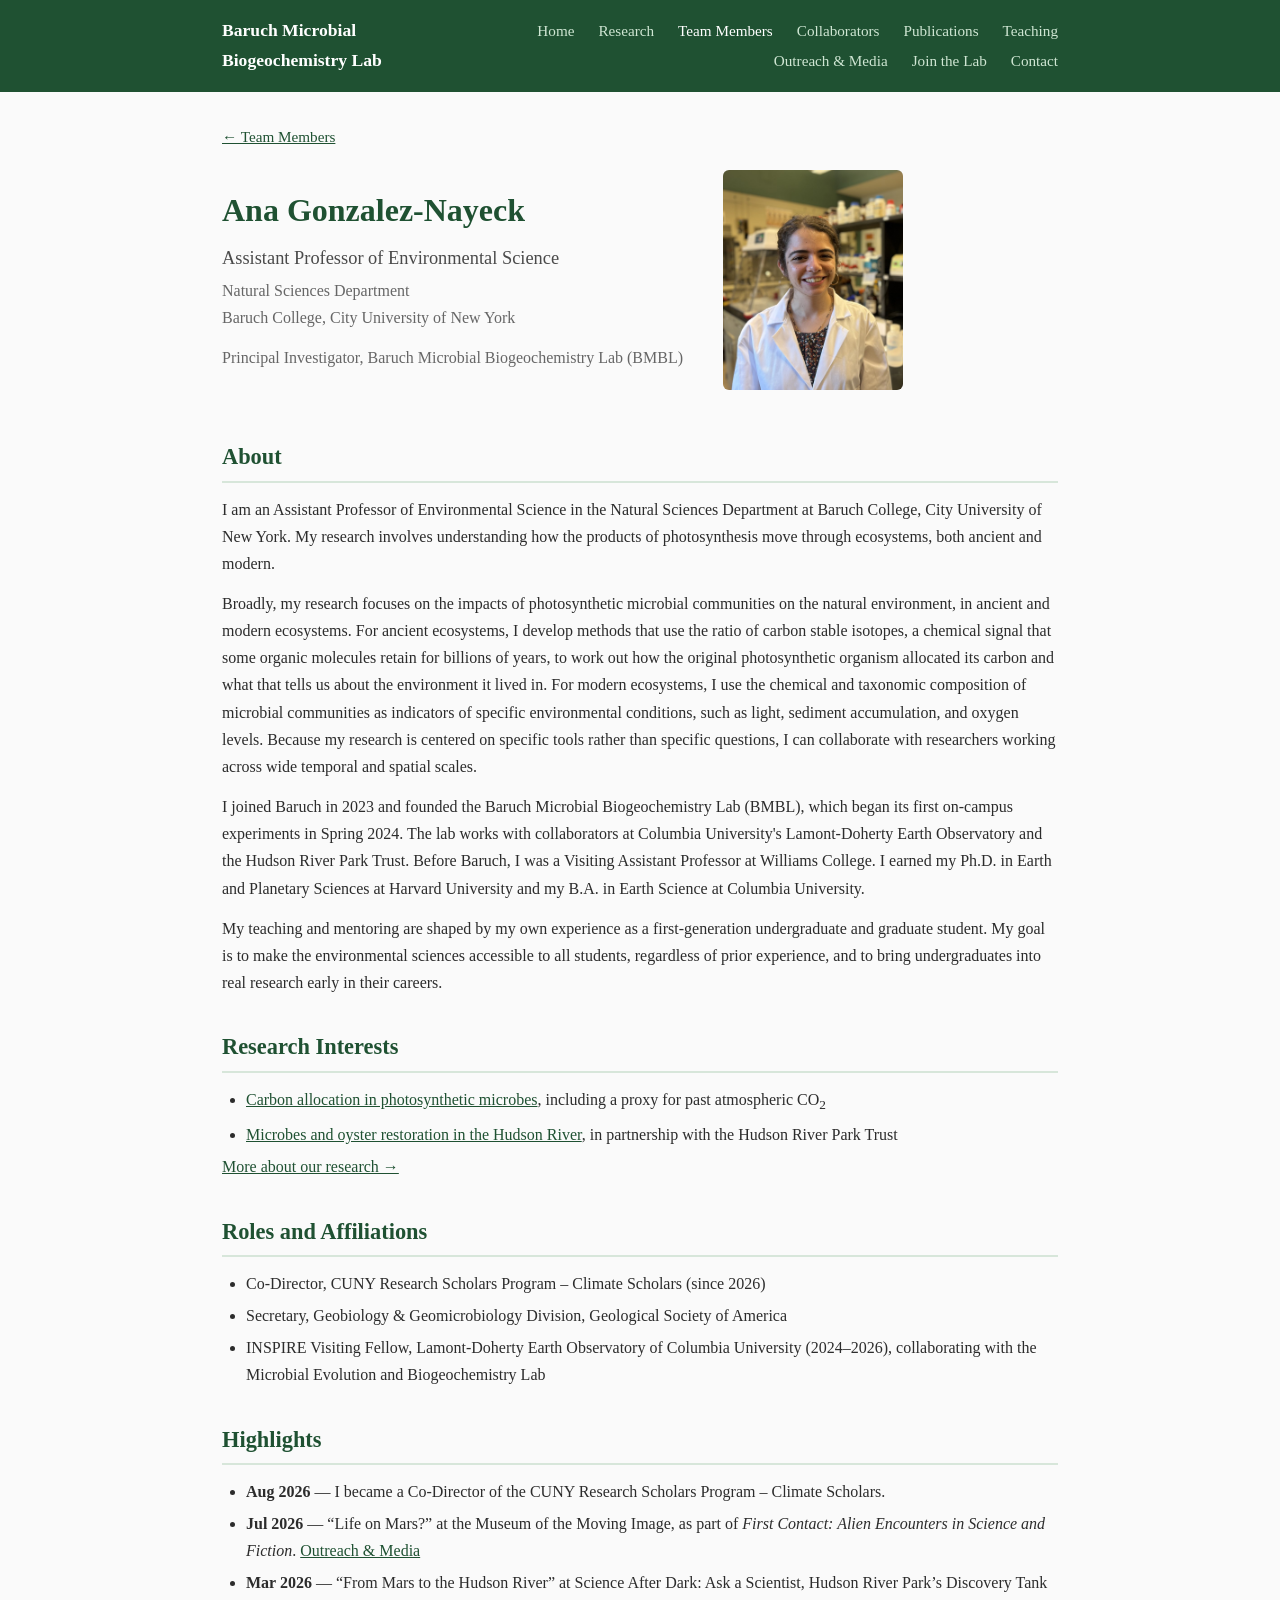
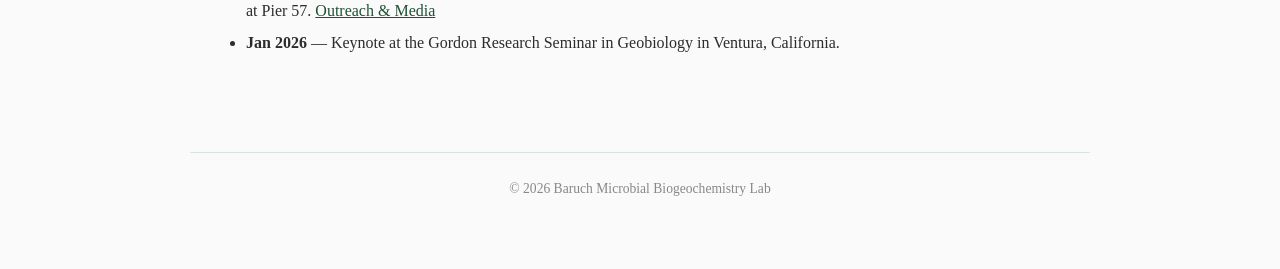
==== ana.html @ e6d235b4 "Launch Baruch Microbial Biogeochemistry Lab website Lab-centered site: home with photo carousel, res" ====
<!DOCTYPE html>
<html lang="en">
<head>
    <meta charset="UTF-8">
    <meta name="viewport" content="width=device-width, initial-scale=1.0">
    <title>Ana Gonzalez-Nayeck, PI | Baruch Microbial Biogeochemistry Lab</title>
    <meta name="description" content="Ana Gonzalez-Nayeck, Assistant Professor of Environmental Science at Baruch College (CUNY) and Principal Investigator of the Baruch Microbial Biogeochemistry Lab.">
    <link rel="stylesheet" href="style.css">
</head>
<body>
    <nav>
        <div class="nav-container">
            <a href="index.html" class="nav-name">Baruch Microbial Biogeochemistry Lab</a>
            <div class="nav-links">
                <a href="index.html">Home</a>
                <a href="research.html">Research</a>
                <a href="team.html" class="active">Team Members</a>
                <a href="collaborators.html">Collaborators</a>
                <a href="publications.html">Publications</a>
                <a href="teaching.html">Teaching</a>
                <a href="outreach.html">Outreach &amp; Media</a>
                <a href="join.html">Join the Lab</a>
                <a href="contact.html">Contact</a>
            </div>
        </div>
    </nav>

    <main>
        <p class="pi-breadcrumb"><a href="team.html">&larr; Team Members</a></p>

        <section class="hero">
            <div class="hero-content">
                <div class="hero-text">
                    <h1>Ana Gonzalez-Nayeck</h1>
                    <p class="title">Assistant Professor of Environmental Science</p>
                    <p class="affiliation">Natural Sciences Department<br>Baruch College, City University of New York</p>
                    <p class="affiliation">Principal Investigator, Baruch Microbial Biogeochemistry Lab (BMBL)</p>
                </div>
                <div class="hero-photo">
                    <img src="images/ana-gonzalez-nayeck.jpg" alt="Ana Gonzalez-Nayeck in the lab" width="180" height="225">
                </div>
            </div>
        </section>

        <section class="about" aria-labelledby="about-heading">
            <h2 id="about-heading">About</h2>
            <p>I am an Assistant Professor of Environmental Science in the Natural Sciences Department at Baruch College, City University of New York. My research involves understanding how the products of photosynthesis move through ecosystems, both ancient and modern.</p>

            <p>Broadly, my research focuses on the impacts of photosynthetic microbial communities on the natural environment, in ancient and modern ecosystems. For ancient ecosystems, I develop methods that use the ratio of carbon stable isotopes, a chemical signal that some organic molecules retain for billions of years, to work out how the original photosynthetic organism allocated its carbon and what that tells us about the environment it lived in. For modern ecosystems, I use the chemical and taxonomic composition of microbial communities as indicators of specific environmental conditions, such as light, sediment accumulation, and oxygen levels. Because my research is centered on specific tools rather than specific questions, I can collaborate with researchers working across wide temporal and spatial scales.</p>

            <p>I joined Baruch in 2023 and founded the Baruch Microbial Biogeochemistry Lab (BMBL), which began its first on-campus experiments in Spring 2024. The lab works with collaborators at Columbia University's Lamont-Doherty Earth Observatory and the Hudson River Park Trust. Before Baruch, I was a Visiting Assistant Professor at Williams College. I earned my Ph.D. in Earth and Planetary Sciences at Harvard University and my B.A. in Earth Science at Columbia University.</p>

            <p>My teaching and mentoring are shaped by my own experience as a first-generation undergraduate and graduate student. My goal is to make the environmental sciences accessible to all students, regardless of prior experience, and to bring undergraduates into real research early in their careers.</p>
        </section>

        <section class="interests" aria-labelledby="interests-heading">
            <h2 id="interests-heading">Research Interests</h2>
            <ul>
                <li><a href="research.html#carbon-allocation">Carbon allocation in photosynthetic microbes</a>, including a proxy for past atmospheric CO<sub>2</sub></li>
                <li><a href="research.html#oysters">Microbes and oyster restoration in the Hudson River</a>, in partnership with the Hudson River Park Trust</li>
            </ul>
            <p><a href="research.html">More about our research &rarr;</a></p>
        </section>

        <section class="roles" aria-labelledby="roles-heading">
            <h2 id="roles-heading">Roles and Affiliations</h2>
            <ul>
                <li>Co-Director, CUNY Research Scholars Program &ndash; Climate Scholars (since 2026)</li>
                <li>Secretary, Geobiology &amp; Geomicrobiology Division, Geological Society of America</li>
                <li>INSPIRE Visiting Fellow, Lamont-Doherty Earth Observatory of Columbia University (2024&ndash;2026), collaborating with the Microbial Evolution and Biogeochemistry Lab</li>
            </ul>
        </section>

        <section class="highlights" aria-labelledby="highlights-heading">
            <h2 id="highlights-heading">Highlights</h2>
            <ul>
                <li><strong>Aug 2026</strong> &mdash; I became a Co-Director of the CUNY Research Scholars Program &ndash; Climate Scholars.</li>
                <li><strong>Jul 2026</strong> &mdash; &ldquo;Life on Mars?&rdquo; at the Museum of the Moving Image, as part of <em>First Contact: Alien Encounters in Science and Fiction</em>. <a href="outreach.html">Outreach &amp; Media</a></li>
                <li><strong>Mar 2026</strong> &mdash; &ldquo;From Mars to the Hudson River&rdquo; at Science After Dark: Ask a Scientist, Hudson River Park&rsquo;s Discovery Tank at Pier 57. <a href="outreach.html">Outreach &amp; Media</a></li>
                <li><strong>Jan 2026</strong> &mdash; Keynote at the Gordon Research Seminar in Geobiology in Ventura, California.</li>
            </ul>
        </section>
    </main>

    <footer>
        <p>&copy; 2026 Baruch Microbial Biogeochemistry Lab</p>
    </footer>
</body>
</html>
---- style.css ----
* {
    margin: 0;
    padding: 0;
    box-sizing: border-box;
}

body {
    font-family: 'Georgia', 'Times New Roman', serif;
    color: #2c2c2c;
    line-height: 1.7;
    background: #fafafa;
}

/* Navigation */
nav {
    background: #1f5132;
    padding: 1rem 0;
    position: sticky;
    top: 0;
    z-index: 100;
}

.nav-container {
    max-width: 900px;
    margin: 0 auto;
    padding: 0 2rem;
    display: flex;
    justify-content: space-between;
    align-items: center;
}

.nav-name {
    color: #fff;
    text-decoration: none;
    font-size: 1.1rem;
    font-weight: bold;
}

.nav-links a {
    color: #cfe6d3;
    text-decoration: none;
    margin-left: 1.5rem;
    font-size: 0.95rem;
    transition: color 0.2s;
}

.nav-links a:hover,
.nav-links a.active {
    color: #fff;
}

/* Main content */
main {
    max-width: 900px;
    margin: 0 auto;
    padding: 2rem;
}

/* Hero section */
.hero {
    margin-bottom: 2.5rem;
}

.hero-content {
    display: flex;
    gap: 2.5rem;
    align-items: center;
}

.hero-text h1 {
    font-size: 2rem;
    color: #1f5132;
    margin-bottom: 0.3rem;
}

.title {
    font-size: 1.15rem;
    color: #4a4a4a;
    margin-bottom: 0.2rem;
}

.affiliation {
    font-size: 1rem;
    color: #666;
}

.hero-photo {
    flex-shrink: 0;
}

.photo-placeholder {
    width: 180px;
    height: 220px;
    background: #d7e6da;
    border-radius: 6px;
    display: flex;
    align-items: center;
    justify-content: center;
    color: #7f9a86;
    font-size: 0.9rem;
}

.hero-photo img {
    width: 180px;
    height: 220px;
    object-fit: cover;
    border-radius: 6px;
}

/* Sections */
section {
    margin-bottom: 2rem;
}

h2 {
    font-size: 1.4rem;
    color: #1f5132;
    margin-bottom: 0.8rem;
    padding-bottom: 0.3rem;
    border-bottom: 2px solid #d7e6da;
}

p {
    margin-bottom: 0.8rem;
}

ul {
    list-style: disc;
    padding-left: 1.5rem;
}

li {
    margin-bottom: 0.3rem;
}

/* Footer */
footer {
    max-width: 900px;
    margin: 2rem auto;
    padding: 1.5rem 2rem;
    border-top: 1px solid #d7e6da;
    text-align: center;
    color: #888;
    font-size: 0.85rem;
}

/* Responsive */
@media (max-width: 600px) {
    .hero-content {
        flex-direction: column-reverse;
        text-align: center;
    }

    .nav-container {
        flex-direction: column;
        gap: 0.5rem;
    }

    .nav-links a {
        margin-left: 0;
        margin-right: 1rem;
    }

    .hero-text h1 {
        font-size: 1.6rem;
    }
}

/* Drafting placeholders — remove before launch (grep PLACEHOLDER) */
.placeholder {
    background: #fff4c2;
    color: #6b5400;
    padding: 0 0.25rem;
    border-radius: 3px;
    font-family: -apple-system, 'Helvetica Neue', Arial, sans-serif;
    font-size: 0.9em;
}

.placeholder-block {
    background: #fff9e0;
    border: 1px dashed #d4b44a;
    color: #6b5400;
    padding: 0.75rem 1rem;
    margin-bottom: 1rem;
    border-radius: 6px;
    font-family: -apple-system, 'Helvetica Neue', Arial, sans-serif;
    font-size: 0.9rem;
}


/* Team Members page (moved from team.html) */
.team-intro {
            margin-bottom: 1.5rem;
        }

        .team-grid {
            display: grid;
            grid-template-columns: repeat(auto-fill, minmax(240px, 1fr));
            gap: 1.25rem;
            margin-bottom: 1.5rem;
        }

        .team-card {
            background: #fff;
            border: 1px solid #d7e6da;
            border-radius: 6px;
            padding: 1rem;
            font-family: 'Georgia', 'Times New Roman', serif;
        }

        .team-card .photo-placeholder,
        .team-card img {
            width: 100%;
            max-width: 220px;
            height: auto;
            aspect-ratio: 4 / 5;
            object-fit: cover;
            border-radius: 6px;
            margin-bottom: 0.75rem;
        }

        .team-card h3,
        .team-card h4 {
            color: #1f5132;
            font-size: 1.1rem;
            line-height: 1.3;
            margin-bottom: 0.25rem;
        }

        .team-card h3 a,
        .team-card h4 a {
            color: #1f5132;
        }

        .team-card p {
            font-size: 0.95rem;
            margin-bottom: 0.5rem;
        }

        .team-role {
            color: #555;
        }

        .team-project {
            font-style: italic;
        }

        .team-pi {
            max-width: 320px;
        }

        .team-subsection {
            margin-top: 1.5rem;
        }

        .team-subsection > h3 {
            color: #1f5132;
            font-size: 1.2rem;
            margin-bottom: 0.6rem;
        }

        @media (max-width: 600px) {
            .team-grid {
                grid-template-columns: 1fr;
            }

            .team-pi {
                max-width: none;
            }
        }

/* Page additions suggested by drafting agents */
h3 {
    color: #1f5132;
    font-size: 1.1rem;
    margin: 1.2rem 0 0.5rem;
}

.publication-list {
    list-style: none;
    padding-left: 0;
}

.publication-list li {
    margin-bottom: 0.9rem;
}

.course {
    margin-bottom: 1.5rem;
}

.course-meta {
    color: #666;
    font-size: 0.9rem;
    margin-bottom: 0.3rem;
}

figure img {
    max-width: 100%;
    border-radius: 6px;
}

figcaption {
    color: #666;
    font-size: 0.85rem;
    margin-top: 0.3rem;
}

/* Seven nav links: let them wrap instead of overflowing */
.nav-links {
    display: flex;
    flex-wrap: wrap;
    justify-content: flex-end;
    row-gap: 0.3rem;
}

/* Outreach & Media page (moved from outreach.html) */
.outreach-list {
            list-style: none;
            padding-left: 0;
        }
        .outreach-item {
            margin-bottom: 1.4rem;
            padding-left: 1rem;
            border-left: 3px solid #d7e6da;
        }
        .outreach-item h3 {
            font-size: 1.05rem;
            color: #1f5132;
            margin-bottom: 0.15rem;
        }
        .outreach-meta {
            font-size: 0.9rem;
            color: #666;
            margin-bottom: 0.35rem;
        }
        .outreach-item p {
            margin-bottom: 0.3rem;
        }
        .outreach-tag {
            display: inline-block;
            background: #1f5132;
            color: #fff;
            font-size: 0.75rem;
            padding: 0 0.45rem;
            border-radius: 3px;
            margin-right: 0.35rem;
            vertical-align: middle;
            font-family: -apple-system, 'Helvetica Neue', Arial, sans-serif;
        }
        .outreach-photos {
            display: grid;
            grid-template-columns: repeat(auto-fit, minmax(240px, 1fr));
            gap: 1rem;
            margin-bottom: 2rem;
        }
        .outreach-photos .placeholder-block {
            min-height: 160px;
            display: flex;
            align-items: center;
            justify-content: center;
            text-align: center;
            margin-bottom: 0;
        }
        a {
            color: #1f5132;
        }

/* collaborators.html (moved from page) */
.collab-list { list-style: none; padding: 0; margin: 0; }
        .collab-entry { margin: 0 0 1.25rem; padding-left: 0.9rem; border-left: 3px solid #d3e3d6; }
        .collab-name { font-weight: 600; }
        .collab-role { display: block; font-size: 0.95em; color: #555; }
        .collab-work { display: block; margin-top: 0.2rem; }

/* join.html (moved from page) */
.join-options {
            display: grid;
            grid-template-columns: repeat(2, minmax(0, 1fr));
            gap: 1.25rem;
            margin: 1rem 0 1.5rem;
        }
        .join-card {
            background: #fff;
            border: 1px solid #d2e2d5;
            border-top: 4px solid #1f5132;
            border-radius: 6px;
            padding: 1rem 1.25rem;
        }
        .join-card h3 {
            margin-top: 0.25rem;
        }
        .join-tag {
            display: inline-block;
            background: #e6f2e8;
            color: #1f5132;
            border-radius: 999px;
            padding: 0.1rem 0.6rem;
            font-size: 0.8rem;
            font-family: -apple-system, 'Helvetica Neue', Arial, sans-serif;
        }
        .join-steps {
            padding-left: 1.4rem;
        }
        .join-steps li {
            margin-bottom: 0.6rem;
        }
        .join-form-embed {
            width: 100%;
            margin: 1rem 0;
        }
        .join-form-embed iframe {
            display: block;
            width: 100%;
            height: 1200px;
            border: 0;
        }
        @media (max-width: 700px) {
            .join-options {
                grid-template-columns: 1fr;
            }
        }

/* Join page availability notice */
.join-status {
    background: #e6f2e8;
    border-left: 4px solid #1f5132;
    padding: 0.75rem 1rem;
    border-radius: 4px;
    margin-bottom: 1.5rem;
}

/* index.html (moved from page) */
.home-banner {
            margin: 1.25rem 0 0;
        }
        .home-banner img {
            display: block;
            width: 100%;
            max-width: 100%;
            height: auto;
            border-radius: 6px;
        }
        .home-mission {
            font-size: 1.1rem;
            margin-top: 0.8rem;
        }
        .home-cards {
            display: grid;
            grid-template-columns: repeat(2, minmax(0, 1fr));
            gap: 1.25rem;
        }
        .home-card {
            background: #fff;
            border: 1px solid #d7e6da;
            border-top: 4px solid #1f5132;
            border-radius: 6px;
            padding: 1rem 1.25rem;
        }
        .home-card h3 {
            margin-top: 0.25rem;
        }
        .home-pi {
            display: flex;
            gap: 1.25rem;
            align-items: center;
            background: #fff;
            border: 1px solid #d7e6da;
            border-radius: 6px;
            padding: 1rem 1.25rem;
        }
        .home-pi img {
            flex-shrink: 0;
            width: 110px;
            max-width: 100%;
            height: auto;
            aspect-ratio: 4 / 5;
            object-fit: cover;
            border-radius: 6px;
        }
        .home-pi h3 {
            margin: 0 0 0.2rem;
        }
        .home-cta {
            background: #e6f2e8;
            border-left: 4px solid #1f5132;
            border-radius: 6px;
            padding: 1rem 1.25rem;
        }
        .home-cta p:last-child,
        .home-card p:last-child,
        .home-pi p:last-child {
            margin-bottom: 0;
        }
        @media (max-width: 700px) {
            .home-cards {
                grid-template-columns: 1fr;
            }
        }
        @media (max-width: 500px) {
            .home-pi {
                flex-direction: column;
                align-items: flex-start;
            }
        }

/* ana.html (moved from page) */
.pi-breadcrumb {
            font-size: 0.95rem;
            margin-bottom: 1.25rem;
        }

/* Long lab name + 9 links: stack brand above links on medium screens */
@media (max-width: 1000px) {
    .nav-container {
        flex-direction: column;
        align-items: flex-start;
        gap: 0.4rem;
    }
    .nav-links {
        justify-content: flex-start;
    }
    .nav-links a {
        margin-left: 0;
        margin-right: 1.1rem;
    }
}

/* Homepage photo carousel (carousel.js) */
.carousel {
    position: relative;
    margin: 1.5rem 0 2rem;
    border-radius: 8px;
    overflow: hidden;
    background: #e6f2e8;
}
.carousel-track {
    position: relative;
    aspect-ratio: 3 / 2;
    max-width: 100%;
}
.carousel-slide {
    position: absolute;
    inset: 0;
    margin: 0;
    opacity: 0;
    transition: opacity 0.8s ease;
}
.carousel-slide.is-active { opacity: 1; z-index: 1; }
.carousel-slide img {
    width: 100%;
    height: 100%;
    object-fit: cover;
    display: block;
}
.carousel-slide figcaption {
    position: absolute;
    left: 0; right: 0; bottom: 0;
    padding: 0.5rem 1rem 2.2rem;
    background: linear-gradient(transparent, rgba(0, 0, 0, 0.6));
    color: #fff;
    font-size: 0.9rem;
}
.carousel-placeholder {
    height: 100%;
    display: flex;
    align-items: center;
    justify-content: center;
    background: #fff9e0;
    border: 1px dashed #d4b44a;
    color: #6b5400;
    font-family: -apple-system, 'Helvetica Neue', Arial, sans-serif;
    text-align: center;
    padding: 1rem;
}
.carousel-btn {
    position: absolute;
    top: 50%;
    transform: translateY(-50%);
    z-index: 2;
    width: 2.5rem;
    height: 2.5rem;
    border: 0;
    border-radius: 50%;
    background: rgba(31, 81, 50, 0.75);
    color: #fff;
    font-size: 1.6rem;
    line-height: 1;
    cursor: pointer;
}
.carousel-btn:hover, .carousel-btn:focus-visible { background: #1f5132; }
.carousel-prev { left: 0.6rem; }
.carousel-next { right: 0.6rem; }
.carousel-controls {
    position: absolute;
    bottom: 0.6rem;
    left: 0; right: 0;
    z-index: 2;
    display: flex;
    justify-content: center;
    align-items: center;
    gap: 0.75rem;
}
.carousel-dots { display: flex; gap: 0.4rem; }
.carousel-dot {
    width: 0.7rem;
    height: 0.7rem;
    border-radius: 50%;
    border: 2px solid #fff;
    background: transparent;
    padding: 0;
    cursor: pointer;
}
.carousel-dot[aria-current="true"] { background: #fff; }
.carousel-pause {
    border: 0;
    border-radius: 3px;
    background: rgba(31, 81, 50, 0.75);
    color: #fff;
    font-size: 0.75rem;
    padding: 0.15rem 0.5rem;
    cursor: pointer;
    font-family: -apple-system, 'Helvetica Neue', Arial, sans-serif;
}
/* Without JavaScript, show only the first slide and hide controls */
.carousel:not(.carousel-ready) .carousel-btn,
.carousel:not(.carousel-ready) .carousel-controls { display: none; }

/* Research page theme photos */
.research-figure {
    margin: 1rem 0 1.5rem;
}
.research-figure img {
    display: block;
    max-width: 100%;
    max-height: 480px;
    width: auto;
    height: auto;
    border-radius: 6px;
}

/* Outreach photos */
.outreach-photo {
    margin: 0;
}
.outreach-photo img {
    display: block;
    width: 100%;
    height: auto;
    border-radius: 6px;
}
.outreach-photo figcaption {
    color: #666;
    font-size: 0.85rem;
    margin-top: 0.35rem;
}
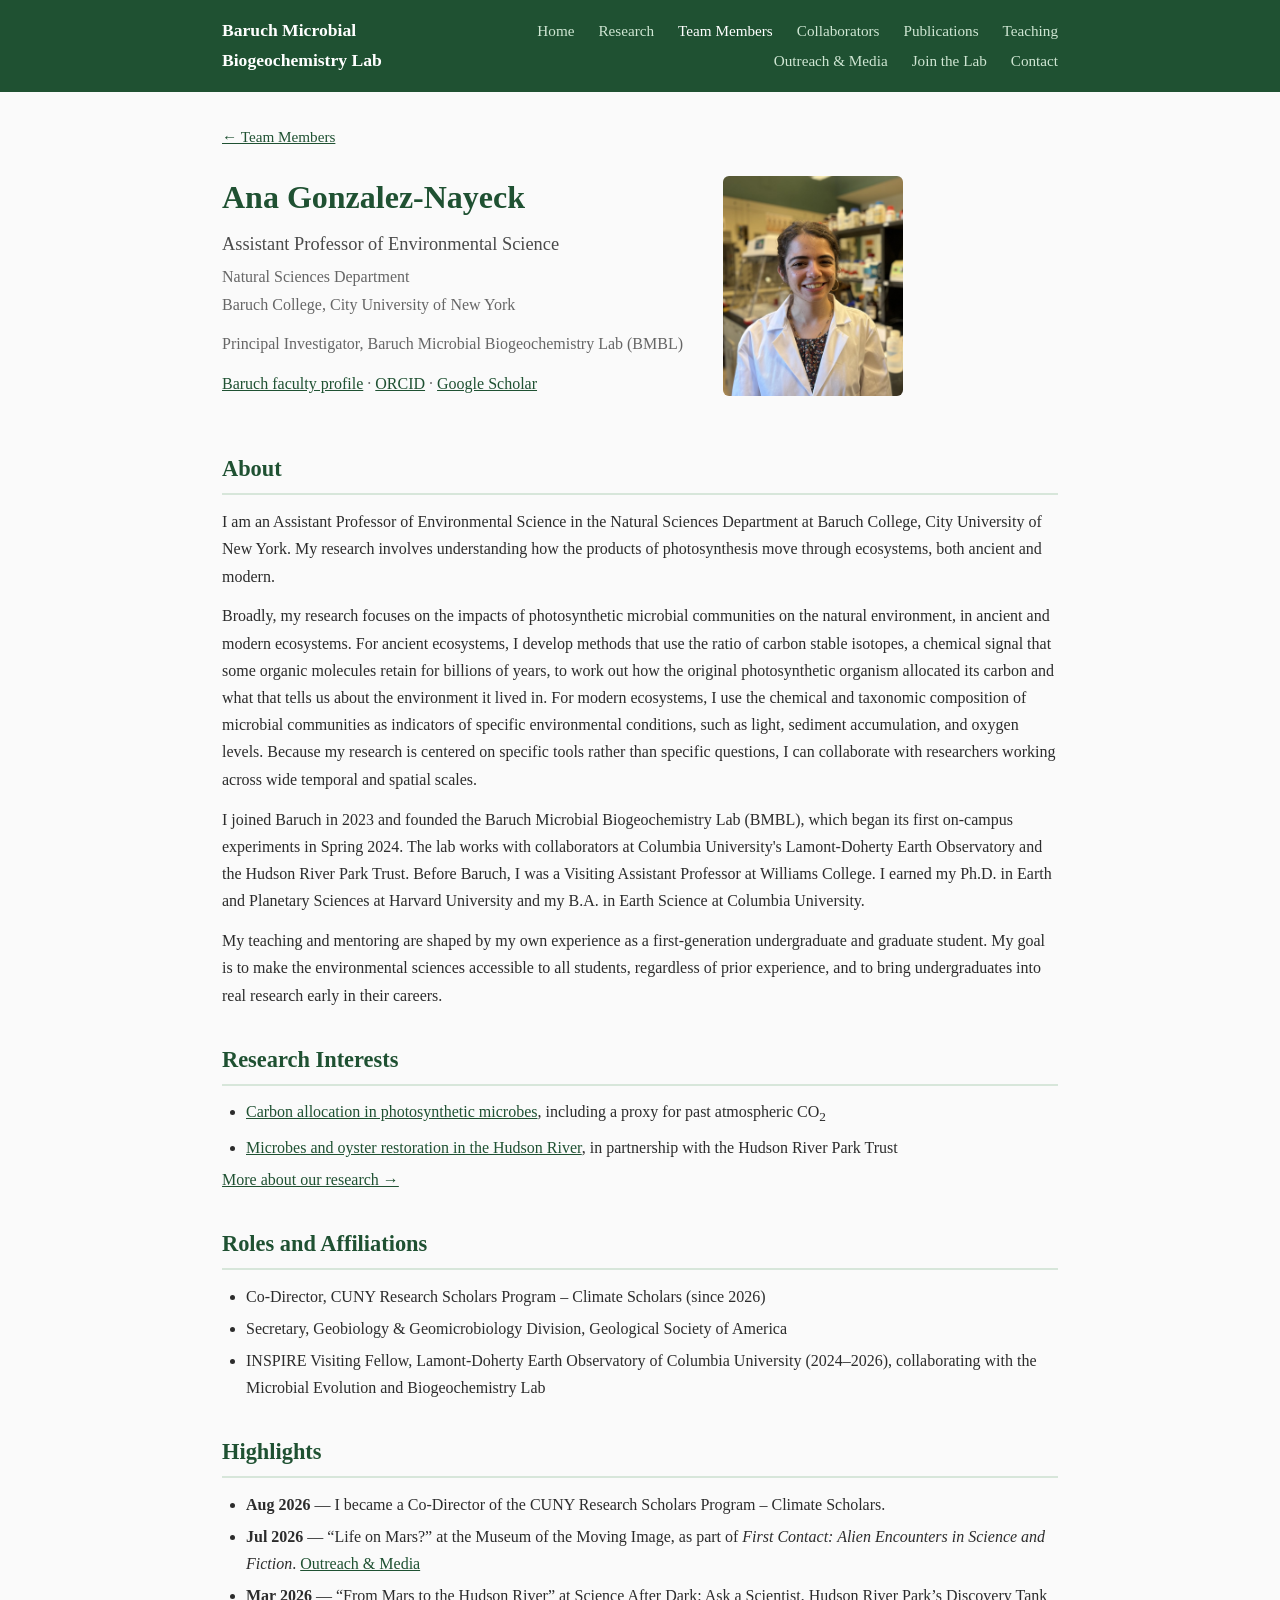
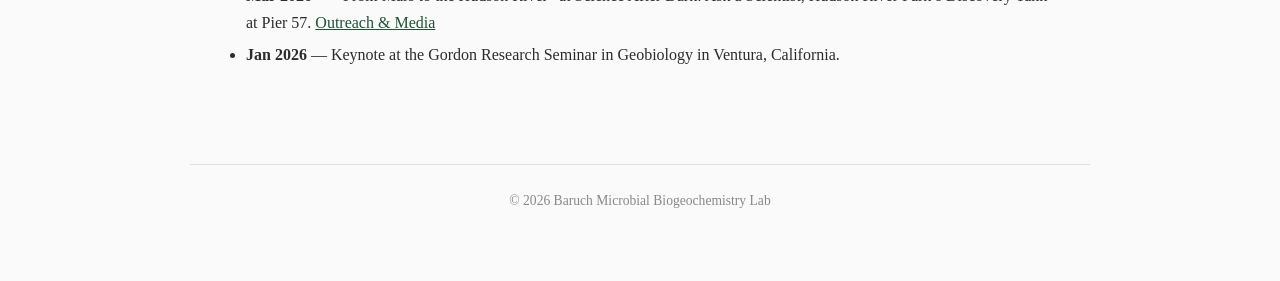
==== commit 3c043408: "SEO: sitemap, robots.txt, meta descriptions, canonical/OG tags, JSON-LD, profile links Co-Authored-B" ====
--- a/ana.html
+++ b/ana.html
@@ -3,8 +3,85 @@
 <head>
     <meta charset="UTF-8">
     <meta name="viewport" content="width=device-width, initial-scale=1.0">
-    <title>Ana Gonzalez-Nayeck, PI | Baruch Microbial Biogeochemistry Lab</title>
-    <meta name="description" content="Ana Gonzalez-Nayeck, Assistant Professor of Environmental Science at Baruch College (CUNY) and Principal Investigator of the Baruch Microbial Biogeochemistry Lab.">
+    <title>Ana Gonzalez-Nayeck | Assistant Professor, Baruch College (CUNY)</title>
+    <meta name="description" content="Ana Gonzalez-Nayeck is an Assistant Professor of Environmental Science at Baruch College (CUNY) and Principal Investigator of the Baruch Microbial Biogeochemistry Lab.">
+    <!-- SEO -->
+    <link rel="canonical" href="https://acgonzaleznayeck.com/ana.html">
+    <meta property="og:type" content="profile">
+    <meta property="og:site_name" content="Baruch Microbial Biogeochemistry Lab">
+    <meta property="og:title" content="Ana Gonzalez-Nayeck | Assistant Professor, Baruch College (CUNY)">
+    <meta property="og:description" content="Ana Gonzalez-Nayeck is an Assistant Professor of Environmental Science at Baruch College (CUNY) and Principal Investigator of the Baruch Microbial Biogeochemistry Lab.">
+    <meta property="og:url" content="https://acgonzaleznayeck.com/ana.html">
+    <meta property="og:image" content="https://acgonzaleznayeck.com/images/ana-gonzalez-nayeck.jpg">
+    <meta property="og:image:width" content="800">
+    <meta property="og:image:height" content="1000">
+    <meta property="og:image:alt" content="Ana Gonzalez-Nayeck in the lab">
+    <meta name="twitter:card" content="summary_large_image">
+    <meta property="profile:first_name" content="Ana">
+    <meta property="profile:last_name" content="Gonzalez-Nayeck">
+    <script type="application/ld+json">
+{
+  "@context": "https://schema.org",
+  "@graph": [
+    {
+      "@type": "Person",
+      "@id": "https://acgonzaleznayeck.com/ana.html#person",
+      "name": "Ana Gonzalez-Nayeck",
+      "givenName": "Ana",
+      "familyName": "Gonzalez-Nayeck",
+      "alternateName": "A. C. Gonzalez-Nayeck",
+      "jobTitle": "Assistant Professor of Environmental Science",
+      "url": "https://acgonzaleznayeck.com/ana.html",
+      "image": "https://acgonzaleznayeck.com/images/ana-gonzalez-nayeck.jpg",
+      "email": "mailto:ana.gonzaleznayeck@baruch.cuny.edu",
+      "worksFor": {
+        "@type": "CollegeOrUniversity",
+        "name": "Baruch College, City University of New York",
+        "url": "https://www.baruch.cuny.edu/"
+      },
+      "affiliation": {
+        "@id": "https://acgonzaleznayeck.com/#lab"
+      },
+      "alumniOf": [
+        {
+          "@type": "CollegeOrUniversity",
+          "name": "Harvard University"
+        },
+        {
+          "@type": "CollegeOrUniversity",
+          "name": "Columbia University"
+        }
+      ],
+      "knowsAbout": [
+        "Biogeochemistry",
+        "Geobiology",
+        "Stable isotope biogeochemistry",
+        "Environmental microbiology",
+        "Astrobiology",
+        "Cyanobacteria",
+        "Carbon allocation",
+        "Oyster restoration"
+      ],
+      "sameAs": [
+        "https://baruch.cuny.edu/profiles/faculty/Ana-Gonzalez_Nayeck",
+        "https://orcid.org/0000-0002-2306-845X",
+        "https://scholar.google.com/citations?user=NFTuG_4AAAAJ",
+        "https://hurley.ldeo.columbia.edu/people/ana-gonzalez-nayeck",
+        "https://www.researchgate.net/profile/Ana-Gonzalez-Nayeck"
+      ]
+    },
+    {
+      "@type": "ProfilePage",
+      "@id": "https://acgonzaleznayeck.com/ana.html",
+      "url": "https://acgonzaleznayeck.com/ana.html",
+      "mainEntity": {
+        "@id": "https://acgonzaleznayeck.com/ana.html#person"
+      }
+    }
+  ]
+}
+    </script>
+    <!-- /SEO -->
     <link rel="stylesheet" href="style.css">
 </head>
 <body>
@@ -35,6 +112,11 @@
                     <p class="title">Assistant Professor of Environmental Science</p>
                     <p class="affiliation">Natural Sciences Department<br>Baruch College, City University of New York</p>
                     <p class="affiliation">Principal Investigator, Baruch Microbial Biogeochemistry Lab (BMBL)</p>
+                    <p class="affiliation profile-links">
+                        <a href="https://baruch.cuny.edu/profiles/faculty/Ana-Gonzalez_Nayeck">Baruch faculty profile</a> &middot;
+                        <a href="https://orcid.org/0000-0002-2306-845X">ORCID</a> &middot;
+                        <a href="https://scholar.google.com/citations?user=NFTuG_4AAAAJ">Google Scholar</a>
+                    </p>
                 </div>
                 <div class="hero-photo">
                     <img src="images/ana-gonzalez-nayeck.jpg" alt="Ana Gonzalez-Nayeck in the lab" width="180" height="225">
